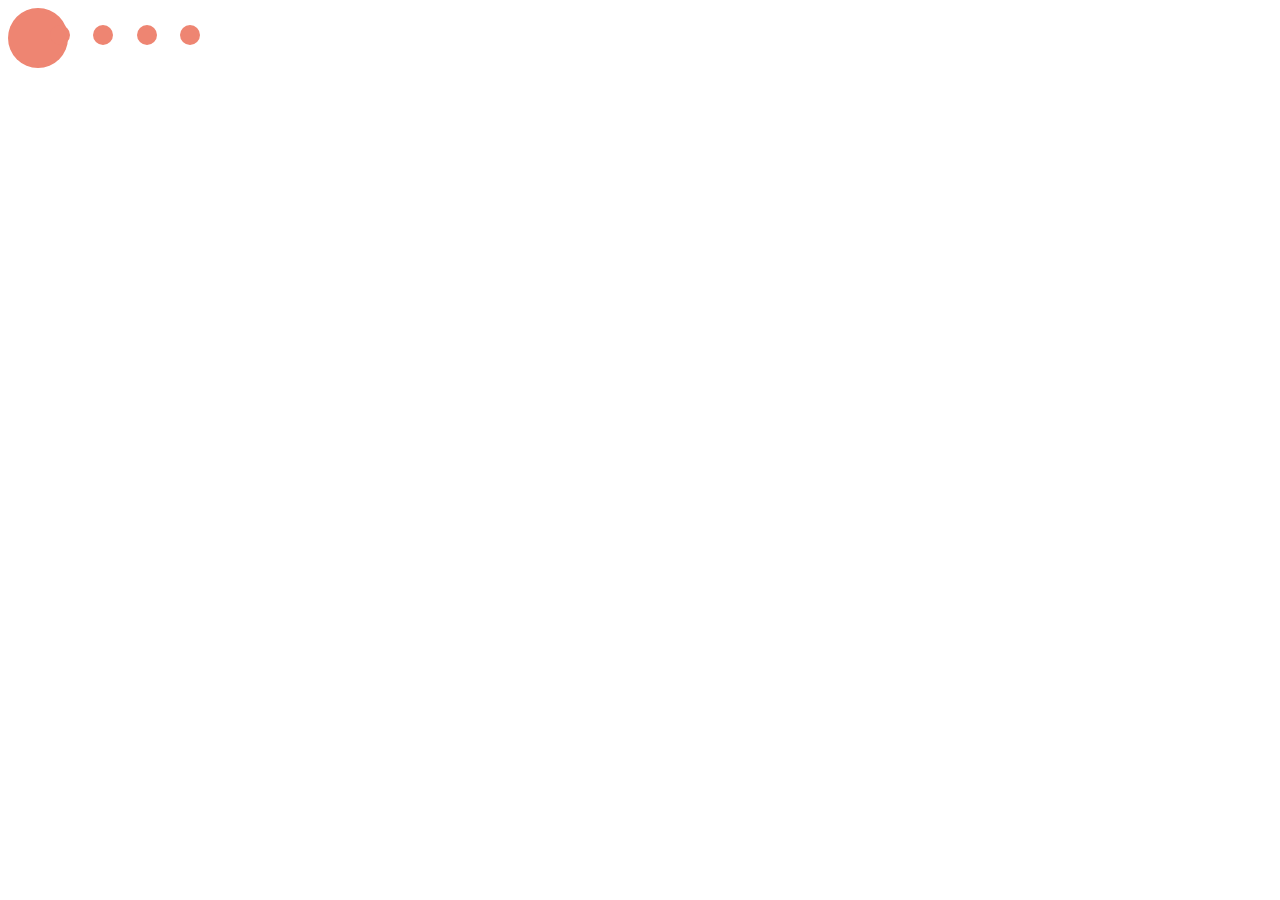
==== index.html @ 142374c4 "pacman" ====
<!DOCTYPE html>
<html lang="en">
<head>
    <meta charset="UTF-8">
    <meta name="viewport" content="width=device-width, initial-scale=1.0">
    <meta http-equiv="X-UA-Compatible" content="ie=edge">
    <title>Loader</title>
    <link rel="stylesheet" href="styles/main.css">
</head>
<body>
    <div class="pacman1"></div>
    <div class="pacman2"></div>
    <div class="ball">
    <div class="balls"></div>
    <div class="balls"></div>
    <div class="balls"></div>
    <div class="balls"></div>
    </div>

</body>
</html>
---- styles/main.css ----
.pacman1 {
  width: 60px;
  height: 30px;
  background-color: #ee8572;
  border-top-left-radius: 30px;
  border-top-right-radius: 30px;
  animation: upRotate 1s infinite linear; }

.pacman2 {
  width: 60px;
  height: 30px;
  background-color: #ee8572;
  border-bottom-left-radius: 30px;
  border-bottom-right-radius: 30px;
  animation: downRotate 1s infinite linear; }

@keyframes upRotate {
  0%, 100% {
    transform: rotate(315deg); }
  50% {
    transform: rotate(360deg); } }
@keyframes downRotate {
  0%, 100% {
    transform: rotate(45deg); }
  50% {
    transform: rotate(0deg); } }
.ball {
  display: flex;
  width: 150px;
  height: 200px;
  justify-content: space-between;
  position: absolute;
  top: 25px;
  left: 50px; }
  .ball .balls {
    width: 20px;
    height: 20px;
    border-radius: 50%;
    background-color: #ee8572;
    animation: moveBalls 1s infinite linear;
    position: relative; }
    .ball .balls:nth-child(1) {
      animation-delay: -2.94s; }
    .ball .balls:nth-child(2) {
      animation-delay: -3.44s; }
    .ball .balls:nth-child(3) {
      animation-delay: -3.94s; }
    .ball .balls:nth-child(4) {
      animation-delay: -4.44s; }

@keyframes moveBalls {
  0% {
    left: 50px;
    opacity: 0;
    transform: translateX(-50%); }
  5% {
    opacity: 0.5; }
  66% {
    opacity: 1; }
  67% {
    opacity: 1; }
  100% {
    opacity: 0;
    left: 10px;
    transform: translateX(-280%); } }

/*# sourceMappingURL=main.css.map */
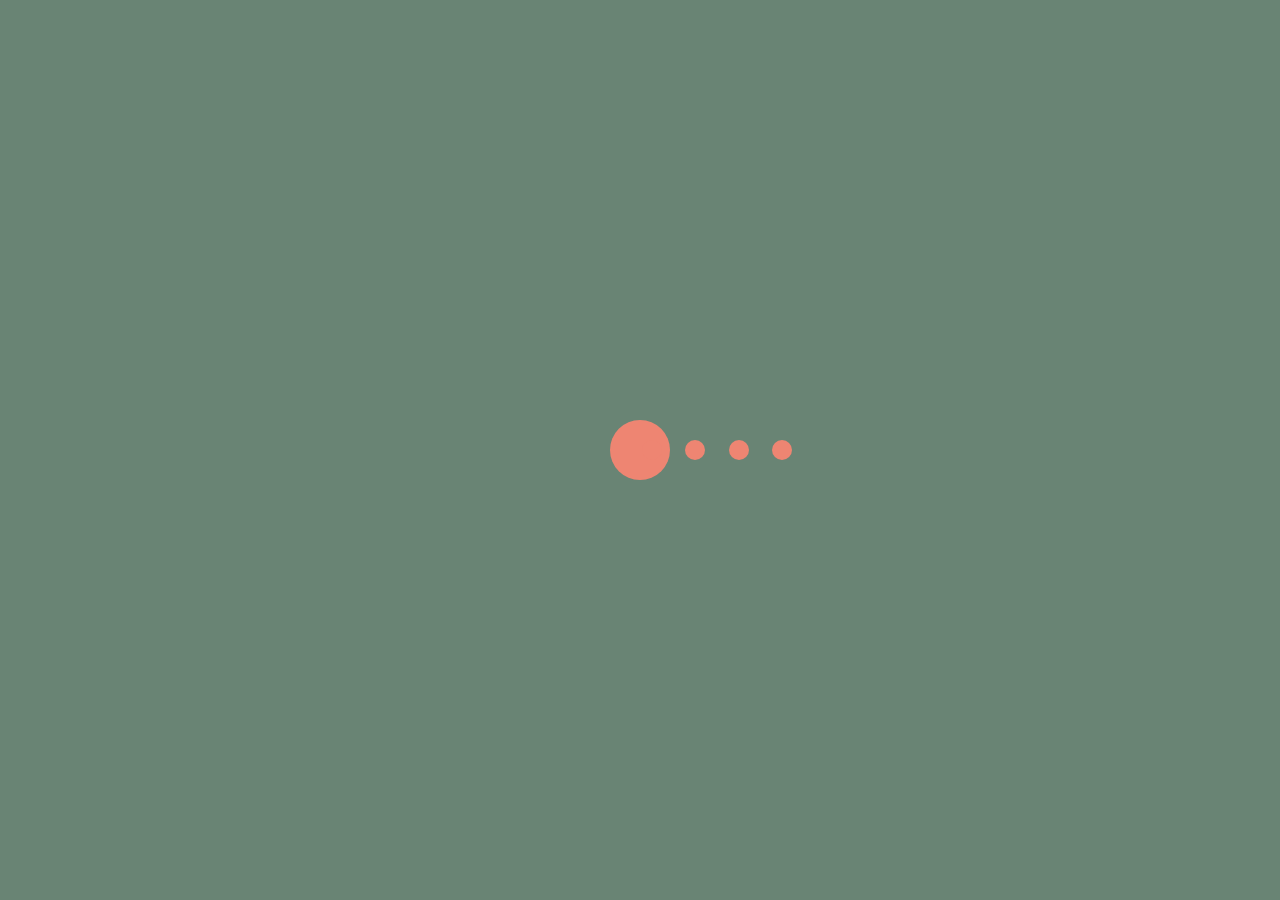
==== commit dfec0387: "layout modificado" ====
--- a/index.html
+++ b/index.html
@@ -8,14 +8,17 @@
     <link rel="stylesheet" href="styles/main.css">
 </head>
 <body>
+    <div class="pacman-container">
+    <div class="pacman">
     <div class="pacman1"></div>
     <div class="pacman2"></div>
+    </div>
     <div class="ball">
     <div class="balls"></div>
     <div class="balls"></div>
     <div class="balls"></div>
     <div class="balls"></div>
     </div>
-
+</div>   
 </body>
 </html>--- a/styles/main.css
+++ b/styles/main.css
@@ -1,3 +1,19 @@
+body {
+  margin: 0;
+  padding: 0;
+  display: flex;
+  justify-content: center;
+  align-items: center; }
+
+.pacman-container {
+  display: flex;
+  justify-content: center;
+  align-items: center;
+  height: 100vh;
+  width: 100%;
+  background-color: #698474;
+  position: relative; }
+
 .pacman1 {
   width: 60px;
   height: 30px;
@@ -30,8 +46,8 @@
   height: 200px;
   justify-content: space-between;
   position: absolute;
-  top: 25px;
-  left: 50px; }
+  top: calc(50% - 10px);
+  left: calc(50% + 2px); }
   .ball .balls {
     width: 20px;
     height: 20px;
@@ -55,10 +71,10 @@
     transform: translateX(-50%); }
   5% {
     opacity: 0.5; }
-  66% {
+  52% {
     opacity: 1; }
   67% {
-    opacity: 1; }
+    opacity: 0; }
   100% {
     opacity: 0;
     left: 10px;
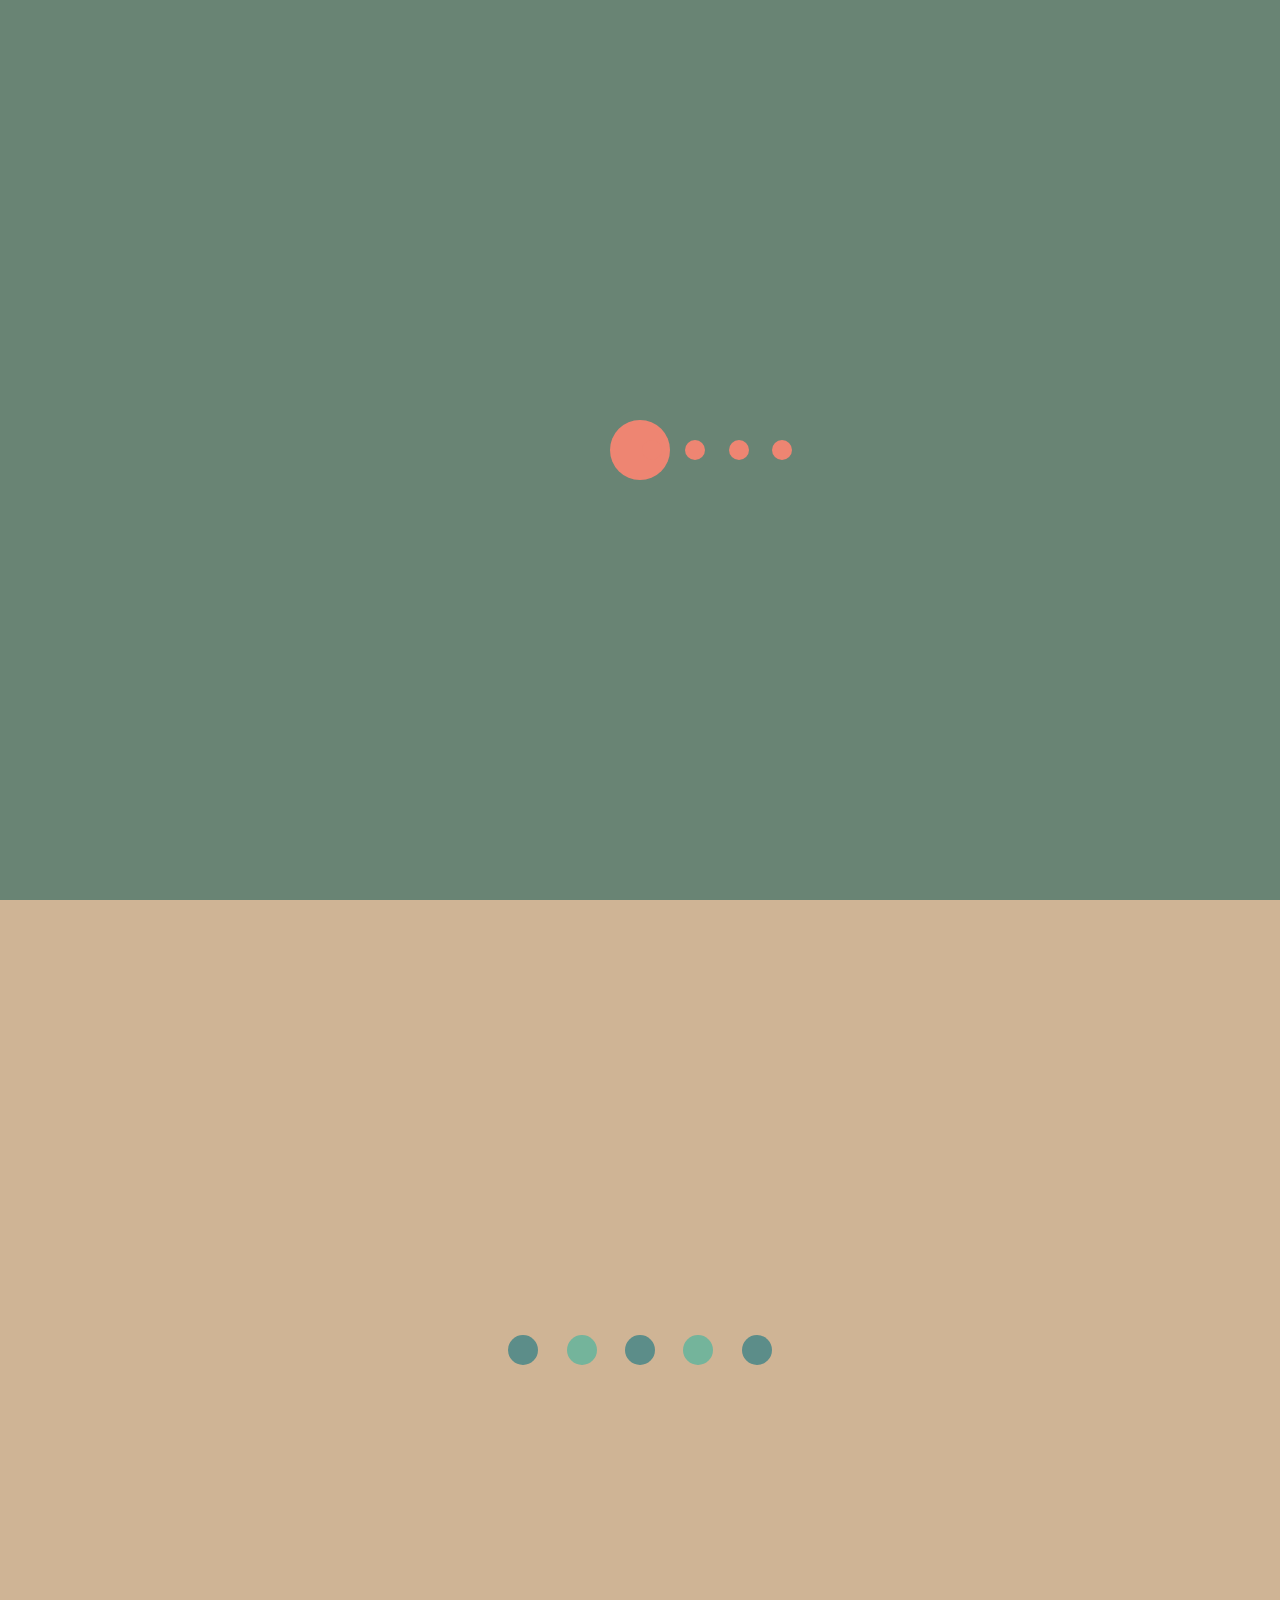
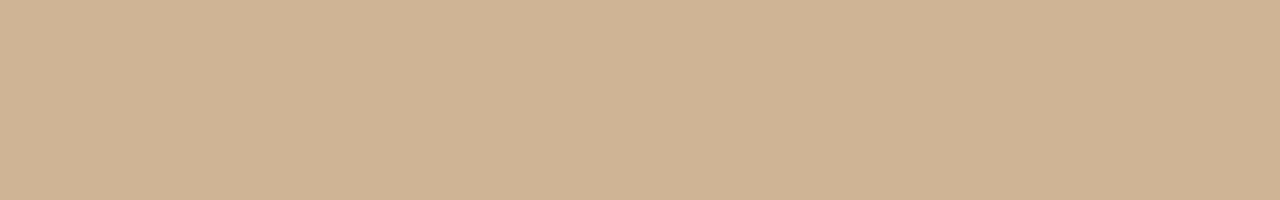
==== commit eb313a37: "segundo loader" ====
--- a/index.html
+++ b/index.html
@@ -19,6 +19,16 @@
     <div class="balls"></div>
     <div class="balls"></div>
     </div>
-</div>   
+</div>  
+
+<div class="loader-container">
+    <div class="second-loader">
+    <div class="move-up-ball"></div>
+    <div class="move-down-ball"></div>
+    <div class="move-up-ball"></div>
+    <div class="move-down-ball"></div>
+    <div class="move-up-ball"></div>
+</div>
+</div>
 </body>
 </html>--- a/styles/main.css
+++ b/styles/main.css
@@ -2,6 +2,7 @@
   margin: 0;
   padding: 0;
   display: flex;
+  flex-direction: column;
   justify-content: center;
   align-items: center; }
 
@@ -73,11 +74,66 @@
     opacity: 0.5; }
   52% {
     opacity: 1; }
-  67% {
+  56% {
     opacity: 0; }
   100% {
     opacity: 0;
     left: 10px;
     transform: translateX(-280%); } }
+/*============================================================
+segundo loader
+==============================================================*/
+.loader-container {
+  background-color: #cfb495;
+  height: 100vh;
+  width: 100%;
+  display: flex;
+  justify-content: center;
+  align-items: center; }
+  .loader-container .second-loader {
+    width: 25%;
+    display: flex;
+    justify-content: space-evenly; }
+  .loader-container .move-up-ball, .loader-container .move-down-ball {
+    width: 30px;
+    height: 30px;
+    border-radius: 50%; }
+  .loader-container .move-up-ball {
+    background-color: #5c8d89;
+    animation: moveUp 1s cubic-bezier(0.15, 0.36, 0.9, 0.6) 0s infinite; }
+  .loader-container .move-down-ball {
+    background-color: #74b49b;
+    animation: moveDown 1s cubic-bezier(0.15, 0.36, 0.9, 0.6) 0s infinite; }
+
+@keyframes moveUp {
+  0% {
+    opacity: 1;
+    transform: scale(1.1); }
+  5% {
+    transform: translateY(-200%); }
+  50% {
+    opacity: .35;
+    transform: scale(0.3); }
+  75% {
+    transform: translateY(200%); }
+  100% {
+    opacity: 1;
+    transform: translateY(0);
+    transform: scale(1); } }
+@keyframes moveDown {
+  0% {
+    opacity: .35;
+    transform: scale(0.4); }
+  25% {
+    transform: translateY(200%); }
+  50% {
+    opacity: 1;
+    transform: scale(1.1); }
+  75% {
+    transform: translateY(-200%); }
+  100% {
+    opacity: .35;
+    transform: translateY(0);
+    transform: scale(0.75); } }
 
 /*# sourceMappingURL=main.css.map */
